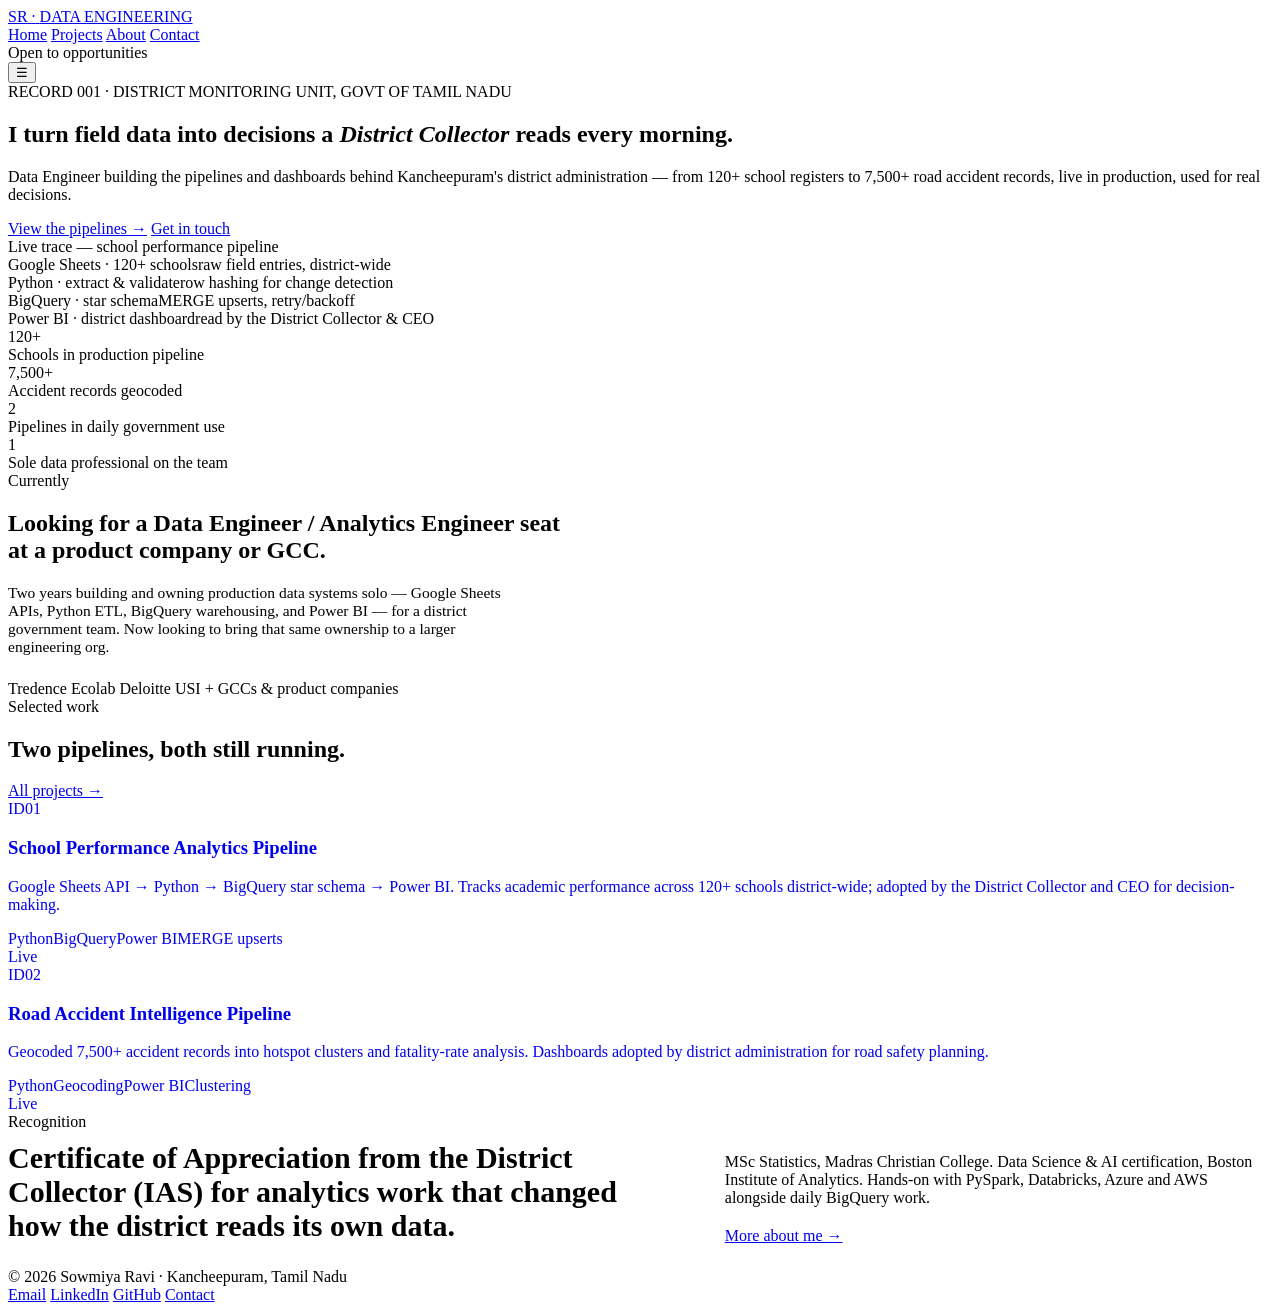
==== index.html @ 7896cc2b "Add files via upload" ====
<!DOCTYPE html>
<html lang="en">
<head>
<meta charset="UTF-8">
<meta name="viewport" content="width=device-width, initial-scale=1.0">
<title>Sowmiya Ravi — Data Engineer</title>
<meta name="description" content="Sowmiya Ravi — Data Engineer building production pipelines and dashboards for district government, Tamil Nadu.">
<link rel="preconnect" href="https://fonts.googleapis.com">
<link rel="preconnect" href="https://fonts.gstatic.com" crossorigin>
<link href="https://fonts.googleapis.com/css2?family=Fraunces:ital,wght@0,300..700;1,400..600&family=Inter:wght@400;500;600;700&family=IBM+Plex+Mono:wght@400;500;600&display=swap" rel="stylesheet">
<link rel="stylesheet" href="css/style.css">
</head>
<body>

<header class="site-header">
  <div class="wrap header-inner">
    <a href="index.html" class="logo">SR <span class="logo-dot">·</span> <span class="logo-sub">DATA ENGINEERING</span></a>
    <nav class="site-nav">
      <a href="index.html">Home</a>
      <a href="projects.html">Projects</a>
      <a href="about.html">About</a>
      <a href="contact.html">Contact</a>
    </nav>
    <div class="status-pill"><span class="dot"></span>Open to opportunities</div>
    <button class="nav-toggle" aria-label="Toggle navigation">☰</button>
  </div>
</header>

<main>

  <!-- HERO -->
  <section class="hero">
    <div class="wrap hero-grid">
      <div>
        <span class="eyebrow">RECORD 001 · <span class="amber">DISTRICT MONITORING UNIT, GOVT OF TAMIL NADU</span></span>
        <h1>I turn field data into decisions a <em>District Collector</em> reads every morning.</h1>
        <p class="hero-sub">Data Engineer building the pipelines and dashboards behind Kancheepuram's district administration — from 120+ school registers to 7,500+ road accident records, live in production, used for real decisions.</p>
        <div class="hero-actions">
          <a href="projects.html" class="btn btn-primary">View the pipelines →</a>
          <a href="contact.html" class="btn btn-ghost">Get in touch</a>
        </div>
      </div>

      <div class="trace reveal">
        <span class="trace-title">Live trace — school performance pipeline</span>
        <div class="trace-path">
          <div class="trace-step"><span class="t-name">Google Sheets · 120+ schools</span><span class="t-meta">raw field entries, district-wide</span></div>
          <div class="trace-step"><span class="t-name">Python · extract &amp; validate</span><span class="t-meta">row hashing for change detection</span></div>
          <div class="trace-step"><span class="t-name">BigQuery · star schema</span><span class="t-meta">MERGE upserts, retry/backoff</span></div>
          <div class="trace-step"><span class="t-name">Power BI · district dashboard</span><span class="t-meta">read by the District Collector &amp; CEO</span></div>
        </div>
      </div>
    </div>
  </section>

  <!-- STATS -->
  <section class="stats reveal">
    <div class="wrap stats-grid">
      <div class="stat">
        <div class="num">120<span class="unit">+</span></div>
        <div class="label">Schools in production pipeline</div>
      </div>
      <div class="stat">
        <div class="num">7,500<span class="unit">+</span></div>
        <div class="label">Accident records geocoded</div>
      </div>
      <div class="stat">
        <div class="num">2</div>
        <div class="label">Pipelines in daily government use</div>
      </div>
      <div class="stat">
        <div class="num">1</div>
        <div class="label">Sole data professional on the team</div>
      </div>
    </div>
  </section>

  <!-- CURRENTLY -->
  <section class="reveal">
    <div class="wrap">
      <div class="section-head">
        <div>
          <span class="eyebrow">Currently</span>
          <h2>Looking for a Data Engineer / Analytics Engineer seat<br>at a product company or GCC.</h2>
        </div>
      </div>
      <p style="max-width:64ch;color:var(--ink-soft);font-size:15.5px;margin-bottom:24px;">
        Two years building and owning production data systems solo — Google Sheets APIs, Python ETL, BigQuery warehousing, and Power BI — for a district government team. Now looking to bring that same ownership to a larger engineering org.
      </p>
      <div class="chip-list" style="border-color:var(--line)">
        <span class="chip" style="border-color:var(--line);color:var(--ink-soft)">Tredence</span>
        <span class="chip" style="border-color:var(--line);color:var(--ink-soft)">Ecolab</span>
        <span class="chip" style="border-color:var(--line);color:var(--ink-soft)">Deloitte USI</span>
        <span class="chip" style="border-color:var(--line);color:var(--ink-soft)">+ GCCs &amp; product companies</span>
      </div>
    </div>
  </section>

  <!-- FEATURED PROJECTS -->
  <section class="reveal">
    <div class="wrap">
      <div class="section-head">
        <div>
          <span class="eyebrow">Selected work</span>
          <h2>Two pipelines, both still running.</h2>
        </div>
        <a href="projects.html" class="section-link">All projects →</a>
      </div>

      <div class="records">
        <a class="record" href="projects.html#school-pipeline" style="display:grid;text-decoration:none;">
          <div class="rec-id">ID<span class="n">01</span></div>
          <div>
            <h3>School Performance Analytics Pipeline</h3>
            <p class="desc">Google Sheets API → Python → BigQuery star schema → Power BI. Tracks academic performance across 120+ schools district-wide; adopted by the District Collector and CEO for decision-making.</p>
            <div class="tag-row">
              <span class="tag">Python</span><span class="tag">BigQuery</span><span class="tag">Power BI</span><span class="tag">MERGE upserts</span>
            </div>
          </div>
          <div class="rec-status"><span class="badge live"><span class="dot"></span>Live</span></div>
        </a>

        <a class="record" href="projects.html#accident-pipeline" style="display:grid;text-decoration:none;">
          <div class="rec-id">ID<span class="n">02</span></div>
          <div>
            <h3>Road Accident Intelligence Pipeline</h3>
            <p class="desc">Geocoded 7,500+ accident records into hotspot clusters and fatality-rate analysis. Dashboards adopted by district administration for road safety planning.</p>
            <div class="tag-row">
              <span class="tag">Python</span><span class="tag">Geocoding</span><span class="tag">Power BI</span><span class="tag">Clustering</span>
            </div>
          </div>
          <div class="rec-status"><span class="badge live"><span class="dot"></span>Live</span></div>
        </a>
      </div>
    </div>
  </section>

  <!-- DARK BAND -->
  <section class="band-dark reveal">
    <div class="wrap" style="display:grid;grid-template-columns:1.1fr 0.9fr;gap:48px;align-items:center;">
      <div>
        <span class="eyebrow">Recognition</span>
        <h2 style="margin-top:10px;font-size:clamp(22px,2.6vw,30px);">Certificate of Appreciation from the District Collector (IAS) for analytics work that changed how the district reads its own data.</h2>
      </div>
      <div>
        <p style="margin-bottom:20px;">MSc Statistics, Madras Christian College. Data Science &amp; AI certification, Boston Institute of Analytics. Hands-on with PySpark, Databricks, Azure and AWS alongside daily BigQuery work.</p>
        <a href="about.html" class="btn btn-ghost on-dark">More about me →</a>
      </div>
    </div>
  </section>

</main>

<footer class="site-footer">
  <div class="wrap footer-inner">
    <span>© 2026 Sowmiya Ravi · Kancheepuram, Tamil Nadu</span>
    <div class="footer-links">
      <a href="mailto:sowmiya.ravi@example.com">Email</a>
      <a href="#">LinkedIn</a>
      <a href="#">GitHub</a>
      <a href="contact.html">Contact</a>
    </div>
  </div>
</footer>

<script src="js/script.js"></script>
</body>
</html>
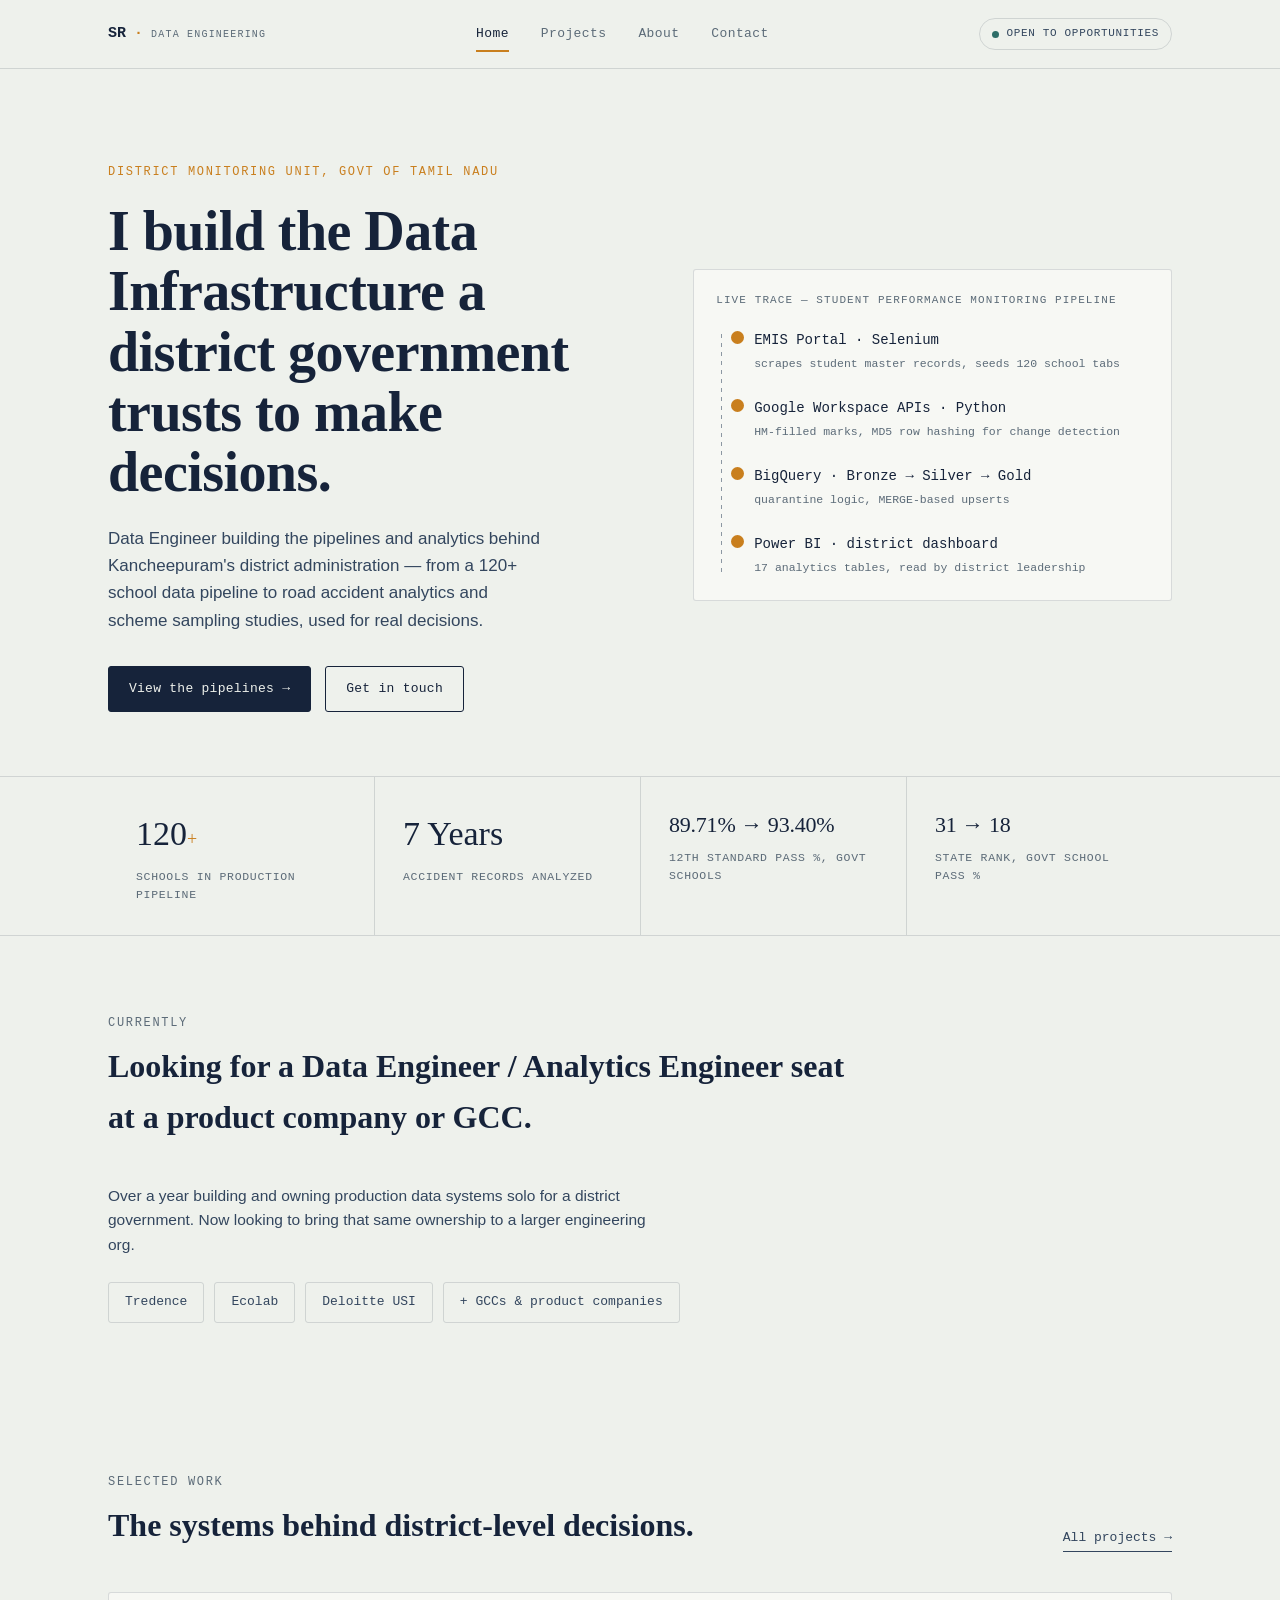
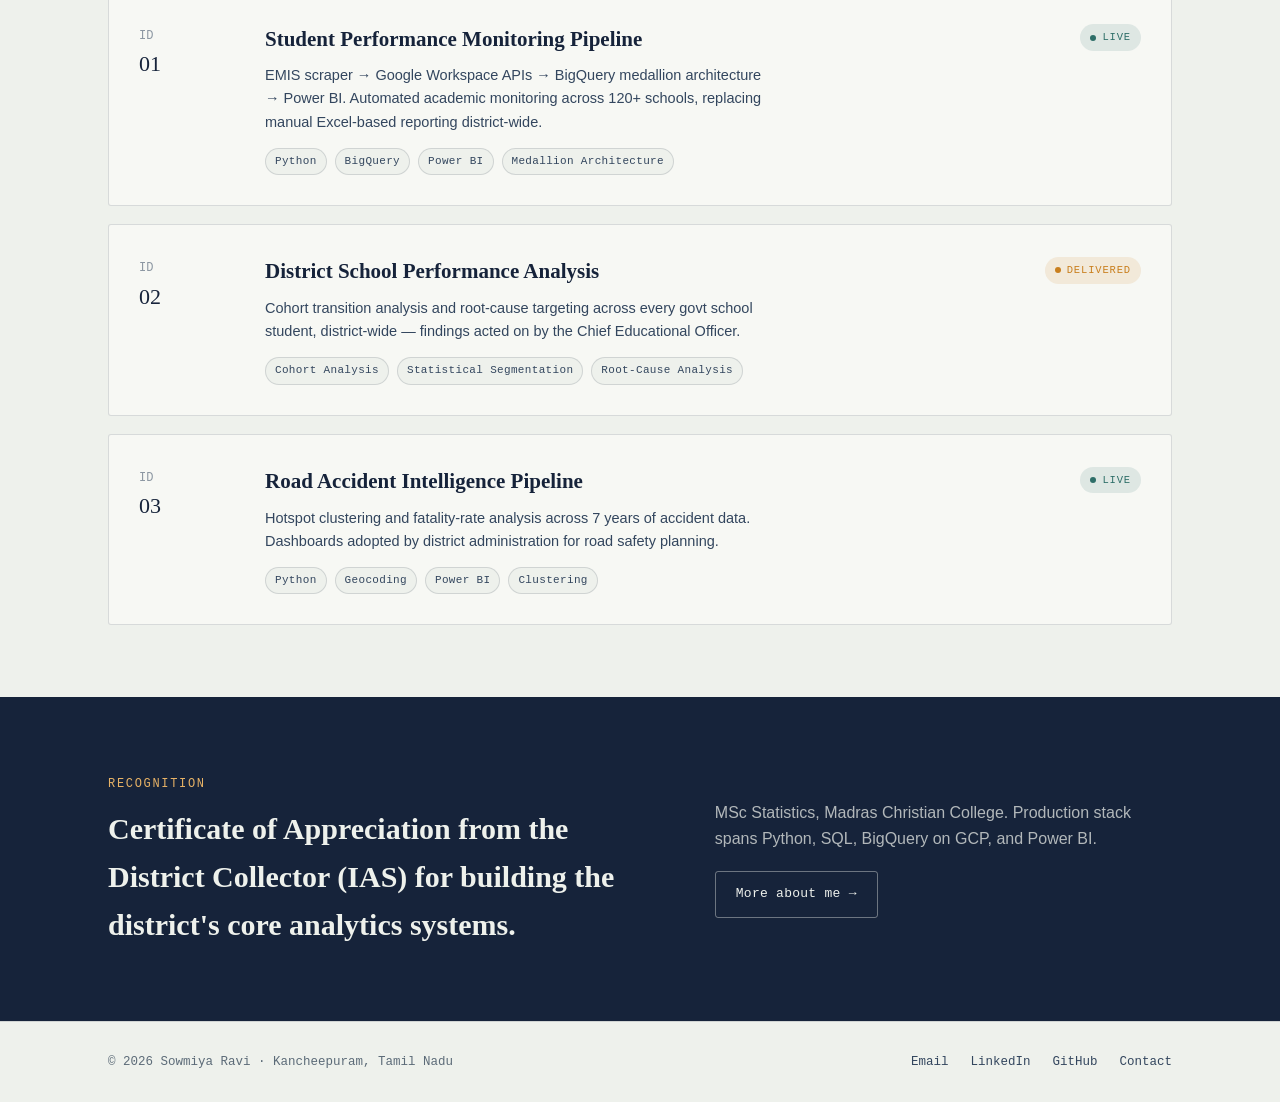
==== commit 314fb37b: "Add files via upload" ====
--- a/index.html
+++ b/index.html
@@ -4,7 +4,7 @@
 <meta charset="UTF-8">
 <meta name="viewport" content="width=device-width, initial-scale=1.0">
 <title>Sowmiya Ravi — Data Engineer</title>
-<meta name="description" content="Sowmiya Ravi — Data Engineer building production pipelines and dashboards for district government, Tamil Nadu.">
+<meta name="description" content="Sowmiya Ravi — Data Engineer building production pipelines and analytics for district government, Tamil Nadu.">
 <link rel="preconnect" href="https://fonts.googleapis.com">
 <link rel="preconnect" href="https://fonts.gstatic.com" crossorigin>
 <link href="https://fonts.googleapis.com/css2?family=Fraunces:ital,wght@0,300..700;1,400..600&family=Inter:wght@400;500;600;700&family=IBM+Plex+Mono:wght@400;500;600&display=swap" rel="stylesheet">
@@ -32,9 +32,9 @@
   <section class="hero">
     <div class="wrap hero-grid">
       <div>
-        <span class="eyebrow">RECORD 001 · <span class="amber">DISTRICT MONITORING UNIT, GOVT OF TAMIL NADU</span></span>
-        <h1>I turn field data into decisions a <em>District Collector</em> reads every morning.</h1>
-        <p class="hero-sub">Data Engineer building the pipelines and dashboards behind Kancheepuram's district administration — from 120+ school registers to 7,500+ road accident records, live in production, used for real decisions.</p>
+        <span class="eyebrow"><span class="amber">DISTRICT MONITORING UNIT, GOVT OF TAMIL NADU</span></span>
+        <h1>I build the Data Infrastructure a district government trusts to make decisions.</h1>
+        <p class="hero-sub">Data Engineer building the pipelines and analytics behind Kancheepuram's district administration — from a 120+ school data pipeline to road accident analytics and scheme sampling studies, used for real decisions.</p>
         <div class="hero-actions">
           <a href="projects.html" class="btn btn-primary">View the pipelines →</a>
           <a href="contact.html" class="btn btn-ghost">Get in touch</a>
@@ -42,12 +42,12 @@
       </div>
 
       <div class="trace reveal">
-        <span class="trace-title">Live trace — school performance pipeline</span>
+        <span class="trace-title">Live trace — student performance monitoring pipeline</span>
         <div class="trace-path">
-          <div class="trace-step"><span class="t-name">Google Sheets · 120+ schools</span><span class="t-meta">raw field entries, district-wide</span></div>
-          <div class="trace-step"><span class="t-name">Python · extract &amp; validate</span><span class="t-meta">row hashing for change detection</span></div>
-          <div class="trace-step"><span class="t-name">BigQuery · star schema</span><span class="t-meta">MERGE upserts, retry/backoff</span></div>
-          <div class="trace-step"><span class="t-name">Power BI · district dashboard</span><span class="t-meta">read by the District Collector &amp; CEO</span></div>
+          <div class="trace-step"><span class="t-name">EMIS Portal · Selenium</span><span class="t-meta">scrapes student master records, seeds 120 school tabs</span></div>
+          <div class="trace-step"><span class="t-name">Google Workspace APIs · Python</span><span class="t-meta">HM-filled marks, MD5 row hashing for change detection</span></div>
+          <div class="trace-step"><span class="t-name">BigQuery · Bronze → Silver → Gold</span><span class="t-meta">quarantine logic, MERGE-based upserts</span></div>
+          <div class="trace-step"><span class="t-name">Power BI · district dashboard</span><span class="t-meta">17 analytics tables, read by district leadership</span></div>
         </div>
       </div>
     </div>
@@ -61,16 +61,16 @@
         <div class="label">Schools in production pipeline</div>
       </div>
       <div class="stat">
-        <div class="num">7,500<span class="unit">+</span></div>
-        <div class="label">Accident records geocoded</div>
+        <div class="num">7 Years</div>
+        <div class="label">Accident records analyzed</div>
       </div>
       <div class="stat">
-        <div class="num">2</div>
-        <div class="label">Pipelines in daily government use</div>
+        <div class="num num-compare">89.71% → 93.40%</div>
+        <div class="label">12th standard pass %, govt schools</div>
       </div>
       <div class="stat">
-        <div class="num">1</div>
-        <div class="label">Sole data professional on the team</div>
+        <div class="num num-compare">31 → 18</div>
+        <div class="label">State rank, govt school pass %</div>
       </div>
     </div>
   </section>
@@ -85,7 +85,7 @@
         </div>
       </div>
       <p style="max-width:64ch;color:var(--ink-soft);font-size:15.5px;margin-bottom:24px;">
-        Two years building and owning production data systems solo — Google Sheets APIs, Python ETL, BigQuery warehousing, and Power BI — for a district government team. Now looking to bring that same ownership to a larger engineering org.
+        Over a year building and owning production data systems solo for a district government. Now looking to bring that same ownership to a larger engineering org.
       </p>
       <div class="chip-list" style="border-color:var(--line)">
         <span class="chip" style="border-color:var(--line);color:var(--ink-soft)">Tredence</span>
@@ -102,7 +102,7 @@
       <div class="section-head">
         <div>
           <span class="eyebrow">Selected work</span>
-          <h2>Two pipelines, both still running.</h2>
+          <h2>The systems behind district-level decisions.</h2>
         </div>
         <a href="projects.html" class="section-link">All projects →</a>
       </div>
@@ -111,20 +111,32 @@
         <a class="record" href="projects.html#school-pipeline" style="display:grid;text-decoration:none;">
           <div class="rec-id">ID<span class="n">01</span></div>
           <div>
-            <h3>School Performance Analytics Pipeline</h3>
-            <p class="desc">Google Sheets API → Python → BigQuery star schema → Power BI. Tracks academic performance across 120+ schools district-wide; adopted by the District Collector and CEO for decision-making.</p>
+            <h3>Student Performance Monitoring Pipeline</h3>
+            <p class="desc">EMIS scraper → Google Workspace APIs → BigQuery medallion architecture → Power BI. Automated academic monitoring across 120+ schools, replacing manual Excel-based reporting district-wide.</p>
             <div class="tag-row">
-              <span class="tag">Python</span><span class="tag">BigQuery</span><span class="tag">Power BI</span><span class="tag">MERGE upserts</span>
+              <span class="tag">Python</span><span class="tag">BigQuery</span><span class="tag">Power BI</span><span class="tag">Medallion Architecture</span>
             </div>
           </div>
           <div class="rec-status"><span class="badge live"><span class="dot"></span>Live</span></div>
         </a>
 
-        <a class="record" href="projects.html#accident-pipeline" style="display:grid;text-decoration:none;">
+        <a class="record" href="projects.html#performance-analysis" style="display:grid;text-decoration:none;">
           <div class="rec-id">ID<span class="n">02</span></div>
           <div>
+            <h3>District School Performance Analysis</h3>
+            <p class="desc">Cohort transition analysis and root-cause targeting across every govt school student, district-wide — findings acted on by the Chief Educational Officer.</p>
+            <div class="tag-row">
+              <span class="tag">Cohort Analysis</span><span class="tag">Statistical Segmentation</span><span class="tag">Root-Cause Analysis</span>
+            </div>
+          </div>
+          <div class="rec-status"><span class="badge done"><span class="dot"></span>Delivered</span></div>
+        </a>
+
+        <a class="record" href="projects.html#accident-pipeline" style="display:grid;text-decoration:none;">
+          <div class="rec-id">ID<span class="n">03</span></div>
+          <div>
             <h3>Road Accident Intelligence Pipeline</h3>
-            <p class="desc">Geocoded 7,500+ accident records into hotspot clusters and fatality-rate analysis. Dashboards adopted by district administration for road safety planning.</p>
+            <p class="desc">Hotspot clustering and fatality-rate analysis across 7 years of accident data. Dashboards adopted by district administration for road safety planning.</p>
             <div class="tag-row">
               <span class="tag">Python</span><span class="tag">Geocoding</span><span class="tag">Power BI</span><span class="tag">Clustering</span>
             </div>
@@ -140,10 +152,10 @@
     <div class="wrap" style="display:grid;grid-template-columns:1.1fr 0.9fr;gap:48px;align-items:center;">
       <div>
         <span class="eyebrow">Recognition</span>
-        <h2 style="margin-top:10px;font-size:clamp(22px,2.6vw,30px);">Certificate of Appreciation from the District Collector (IAS) for analytics work that changed how the district reads its own data.</h2>
+        <h2 style="margin-top:10px;font-size:clamp(22px,2.6vw,30px);">Certificate of Appreciation from the District Collector (IAS) for building the district's core analytics systems.</h2>
       </div>
       <div>
-        <p style="margin-bottom:20px;">MSc Statistics, Madras Christian College. Data Science &amp; AI certification, Boston Institute of Analytics. Hands-on with PySpark, Databricks, Azure and AWS alongside daily BigQuery work.</p>
+        <p style="margin-bottom:20px;">MSc Statistics, Madras Christian College. Production stack spans Python, SQL, BigQuery on GCP, and Power BI.</p>
         <a href="about.html" class="btn btn-ghost on-dark">More about me →</a>
       </div>
     </div>
@@ -155,9 +167,9 @@
   <div class="wrap footer-inner">
     <span>© 2026 Sowmiya Ravi · Kancheepuram, Tamil Nadu</span>
     <div class="footer-links">
-      <a href="mailto:sowmiya.ravi@example.com">Email</a>
-      <a href="#">LinkedIn</a>
-      <a href="#">GitHub</a>
+      <a href="mailto:sowmiyar1022@gmail.com">Email</a>
+      <a href="https://www.linkedin.com/in/sowmiyarvm/" target="_blank" rel="noopener">LinkedIn</a>
+      <a href="https://github.com/sowmiya-2210" target="_blank" rel="noopener">GitHub</a>
       <a href="contact.html">Contact</a>
     </div>
   </div>
--- a/css/style.css
+++ b/css/style.css
@@ -0,0 +1,290 @@
+/* =========================================================
+   SOWMIYA RAVI — PORTFOLIO
+   Design concept: "Field Record" — the visual language of a
+   district monitoring console. Sowmiya's real work turns raw
+   field data (school registers, accident FIRs) into pipelines
+   and dashboards a District Collector reads every morning.
+   The site borrows that vocabulary: record IDs, status dots,
+   monospace stats, thin ruled lines, a traced data path.
+   ========================================================= */
+
+:root{
+  --paper:      #EEF1EC;
+  --paper-dim:  #E4E8E1;
+  --card:       #F7F8F4;
+  --ink:        #16233A;
+  --ink-soft:   #33465E;
+  --slate:      #5C6B78;
+  --slate-dim:  #8C97A2;
+  --amber:      #C97F1E;
+  --amber-soft: #E7B266;
+  --teal:       #2E6E68;
+  --line:       rgba(22,35,58,0.14);
+  --line-soft:  rgba(22,35,58,0.08);
+
+  --display: "Fraunces", "Iowan Old Style", Georgia, serif;
+  --body:    "Inter", -apple-system, BlinkMacSystemFont, "Segoe UI", sans-serif;
+  --mono:    "IBM Plex Mono", "SFMono-Regular", Menlo, monospace;
+
+  --wrap: 1120px;
+  --radius: 3px;
+}
+
+*{ box-sizing: border-box; }
+html{ scroll-behavior: smooth; }
+body{
+  margin:0;
+  background: var(--paper);
+  color: var(--ink);
+  font-family: var(--body);
+  font-size: 16px;
+  line-height: 1.6;
+  -webkit-font-smoothing: antialiased;
+}
+@media (prefers-reduced-motion: reduce){
+  html{ scroll-behavior:auto; }
+  *{ animation-duration: 0.01ms !important; animation-iteration-count:1 !important; transition-duration: 0.01ms !important; }
+}
+
+.wrap{ max-width: var(--wrap); margin: 0 auto; padding: 0 28px; }
+
+a{ color: inherit; text-decoration: none; }
+:focus-visible{ outline: 2px solid var(--amber); outline-offset: 3px; }
+
+h1,h2,h3{ font-family: var(--display); font-weight: 600; margin: 0; color: var(--ink); }
+p{ margin: 0; }
+
+.eyebrow{
+  font-family: var(--mono);
+  font-size: 12px;
+  letter-spacing: 0.14em;
+  text-transform: uppercase;
+  color: var(--slate);
+}
+.eyebrow .amber{ color: var(--amber); }
+
+/* ---------- HEADER ---------- */
+.site-header{
+  position: sticky; top:0; z-index: 50;
+  background: rgba(238,241,236,0.92);
+  backdrop-filter: blur(6px);
+  border-bottom: 1px solid var(--line);
+}
+.header-inner{
+  display:flex; align-items:center; justify-content:space-between;
+  height: 68px;
+}
+.logo{
+  display:flex; align-items:baseline; gap:8px;
+  font-family: var(--mono); font-weight:600; font-size: 15px; color: var(--ink);
+}
+.logo .logo-dot{ color: var(--amber); }
+.logo .logo-sub{ font-size: 10px; letter-spacing: 0.12em; color: var(--slate); font-weight:500; }
+
+.site-nav{ display:flex; gap: 32px; }
+.site-nav a{
+  font-family: var(--mono); font-size: 13px; color: var(--slate);
+  letter-spacing: 0.03em; position:relative; padding: 4px 0;
+}
+.site-nav a:hover{ color: var(--ink); }
+.site-nav a.active{ color: var(--ink); }
+.site-nav a.active::after{
+  content:""; position:absolute; left:0; right:0; bottom:-4px; height:2px; background: var(--amber);
+}
+
+.status-pill{
+  display:flex; align-items:center; gap:8px;
+  font-family: var(--mono); font-size: 11px; letter-spacing: 0.06em;
+  color: var(--ink-soft); border:1px solid var(--line); border-radius: 999px;
+  padding: 6px 12px; text-transform: uppercase;
+}
+.status-pill .dot{
+  width:7px; height:7px; border-radius:50%; background: var(--teal);
+  box-shadow: 0 0 0 0 rgba(46,110,104,0.5);
+  animation: pulse 2.4s infinite;
+}
+@keyframes pulse{
+  0%{ box-shadow: 0 0 0 0 rgba(46,110,104,0.45); }
+  70%{ box-shadow: 0 0 0 6px rgba(46,110,104,0); }
+  100%{ box-shadow: 0 0 0 0 rgba(46,110,104,0); }
+}
+
+.nav-toggle{ display:none; }
+
+/* ---------- BUTTONS ---------- */
+.btn{
+  display:inline-flex; align-items:center; gap:8px;
+  font-family: var(--mono); font-size: 13px; letter-spacing: 0.02em;
+  padding: 12px 20px; border-radius: var(--radius); border:1px solid var(--ink);
+  transition: transform .15s ease, background .15s ease, color .15s ease;
+}
+.btn-primary{ background: var(--ink); color: var(--paper); }
+.btn-primary:hover{ background: var(--amber); border-color: var(--amber); color: var(--ink); transform: translateY(-1px); }
+.btn-ghost{ background: transparent; color: var(--ink); }
+.btn-ghost:hover{ background: var(--ink); color: var(--paper); transform: translateY(-1px); }
+.btn-ghost.on-dark{ border-color: rgba(238,241,236,0.4); color: var(--paper); }
+.btn-ghost.on-dark:hover{ background: var(--paper); color: var(--ink); }
+
+/* ---------- HERO ---------- */
+.hero{ padding: 88px 0 64px; }
+.hero-grid{ display:grid; grid-template-columns: 1.05fr 0.95fr; gap: 56px; align-items:center; }
+.hero h1{
+  font-size: clamp(34px, 4.6vw, 56px); line-height: 1.08; margin: 18px 0 22px;
+  letter-spacing: -0.01em;
+}
+.hero h1 em{ font-style: italic; color: var(--amber); }
+.hero-sub{ font-size: 17px; color: var(--ink-soft); max-width: 46ch; margin-bottom: 32px; }
+.hero-actions{ display:flex; gap: 14px; flex-wrap: wrap; }
+
+/* pipeline trace — signature element */
+.trace{
+  font-family: var(--mono); border:1px solid var(--line); background: var(--card);
+  border-radius: var(--radius); padding: 22px;
+}
+.trace-title{ font-size: 11px; letter-spacing: 0.1em; color: var(--slate); text-transform: uppercase; margin-bottom: 18px; display:block; }
+.trace-path{ position:relative; padding-left: 18px; }
+.trace-path::before{
+  content:""; position:absolute; left:5px; top:6px; bottom:6px; width:1px;
+  background: repeating-linear-gradient(to bottom, var(--slate-dim) 0 4px, transparent 4px 9px);
+}
+.trace-step{ position:relative; padding: 0 0 22px 20px; }
+.trace-step:last-child{ padding-bottom: 0; }
+.trace-step::before{
+  content:""; position:absolute; left:-3px; top:3px; width:9px; height:9px; border-radius:50%;
+  background: var(--paper); border: 2px solid var(--amber);
+}
+.trace-step.on::before{ background: var(--amber); }
+.trace-step .t-name{ font-size: 14px; color: var(--ink); font-weight:500; }
+.trace-step .t-meta{ font-size: 11.5px; color: var(--slate); display:block; margin-top: 2px; }
+
+/* ---------- STAT ROW ---------- */
+.stats{ border-top: 1px solid var(--line); border-bottom: 1px solid var(--line); padding: 0; }
+.stats-grid{ display:grid; grid-template-columns: repeat(4,1fr); }
+.stat{ padding: 30px 28px; border-left: 1px solid var(--line); }
+.stat:first-child{ border-left: none; }
+.stat .num{ font-family: var(--display); font-size: 34px; color: var(--ink); }
+.stat .num .unit{ font-size: 18px; color: var(--amber); }
+.stat .num.num-compare{ font-size: 22px; letter-spacing: -0.01em; }
+.stat .label{ font-family: var(--mono); font-size: 11.5px; color: var(--slate); text-transform: uppercase; letter-spacing: 0.06em; margin-top: 6px; }
+
+/* ---------- SECTION SCAFFOLDING ---------- */
+section{ padding: 72px 0; }
+.section-head{ display:flex; align-items:flex-end; justify-content:space-between; margin-bottom: 40px; gap: 24px; flex-wrap: wrap; }
+.section-head h2{ font-size: clamp(24px,3vw,32px); margin-top: 8px; }
+.section-link{ font-family: var(--mono); font-size: 13px; color: var(--ink-soft); border-bottom: 1px solid var(--ink-soft); padding-bottom: 2px; white-space: nowrap; }
+.section-link:hover{ color: var(--amber); border-color: var(--amber); }
+
+/* ---------- RECORD CARDS (projects) ---------- */
+.records{ display:flex; flex-direction: column; gap: 18px; }
+.record{
+  border:1px solid var(--line); border-radius: var(--radius); background: var(--card);
+  padding: 30px; display:grid; grid-template-columns: 100px 1fr auto; gap: 26px; align-items:start;
+  transition: border-color .15s ease, transform .15s ease;
+}
+.record:hover{ border-color: var(--ink-soft); transform: translateY(-2px); }
+.record .rec-id{ font-family: var(--mono); font-size: 12px; color: var(--slate-dim); padding-top: 4px; }
+.record .rec-id .n{ display:block; font-size: 22px; color: var(--ink); font-family: var(--display); }
+.record h3{ font-size: 21px; margin-bottom: 8px; }
+.record p.desc{ color: var(--ink-soft); font-size: 14.5px; max-width: 62ch; margin-bottom: 14px; }
+.tag-row{ display:flex; gap:8px; flex-wrap: wrap; }
+.tag{
+  font-family: var(--mono); font-size: 11px; letter-spacing: 0.03em; color: var(--ink-soft);
+  border: 1px solid var(--line); padding: 4px 9px; border-radius: 999px; background: var(--paper);
+}
+.rec-status{ text-align:right; }
+.badge{
+  font-family: var(--mono); font-size: 10.5px; letter-spacing: 0.08em; text-transform: uppercase;
+  padding: 5px 10px; border-radius: 999px; display:inline-flex; align-items:center; gap:6px;
+}
+.badge.live{ background: rgba(46,110,104,0.12); color: var(--teal); }
+.badge.done{ background: rgba(201,127,30,0.12); color: var(--amber); }
+.badge .dot{ width:6px; height:6px; border-radius:50%; background: currentColor; }
+
+@media (max-width: 720px){
+  .record{ grid-template-columns: 1fr; }
+  .rec-status{ text-align:left; }
+}
+
+/* ---------- DARK BAND ---------- */
+.band-dark{ background: var(--ink); color: var(--paper); }
+.band-dark .eyebrow{ color: var(--amber-soft); }
+.band-dark h2, .band-dark h3{ color: var(--paper); }
+.band-dark p{ color: rgba(238,241,236,0.72); }
+
+/* ---------- CHIP LIST (targets) ---------- */
+.chip-list{ display:flex; flex-wrap:wrap; gap: 10px; }
+.chip{
+  font-family: var(--mono); font-size: 13px; border: 1px solid rgba(238,241,236,0.28);
+  padding: 9px 16px; border-radius: var(--radius);
+}
+
+/* ---------- FOOTER ---------- */
+.site-footer{ border-top: 1px solid var(--line); padding: 30px 0; }
+.footer-inner{ display:flex; justify-content:space-between; align-items:center; flex-wrap:wrap; gap: 14px; }
+.footer-inner span{ font-family: var(--mono); font-size: 12.5px; color: var(--slate); }
+.footer-links{ display:flex; gap: 22px; }
+.footer-links a{ font-family: var(--mono); font-size: 12.5px; color: var(--ink-soft); }
+.footer-links a:hover{ color: var(--amber); }
+
+/* ---------- REVEAL ---------- */
+.reveal{ opacity: 0; transform: translateY(14px); transition: opacity .6s ease, transform .6s ease; }
+.reveal.in-view{ opacity: 1; transform: translateY(0); }
+
+/* ---------- ABOUT / TIMELINE ---------- */
+.timeline{ display:flex; flex-direction: column; }
+.tl-row{
+  display:grid; grid-template-columns: 140px 1fr; gap: 24px; padding: 22px 0;
+  border-top: 1px solid var(--line-soft);
+}
+.tl-row:last-child{ border-bottom: 1px solid var(--line-soft); }
+.tl-when{ font-family: var(--mono); font-size: 12.5px; color: var(--slate); padding-top: 3px; }
+.tl-what h3{ font-size: 17px; margin-bottom: 6px; }
+.tl-what p{ color: var(--ink-soft); font-size: 14.5px; max-width: 60ch; }
+
+.skill-grid{ display:grid; grid-template-columns: repeat(2, 1fr); gap: 26px; }
+.skill-group{ border: 1px solid var(--line); border-radius: var(--radius); padding: 22px; background: var(--card); }
+.skill-group h3{ font-family: var(--mono); font-size: 12.5px; letter-spacing: 0.06em; text-transform: uppercase; color: var(--slate); margin-bottom: 16px; font-weight: 600; }
+.skill-item{ display:flex; justify-content:space-between; align-items:center; padding: 9px 0; border-top: 1px solid var(--line-soft); font-size: 14px; }
+.skill-item:first-of-type{ border-top: none; }
+.dots{ display:flex; gap: 4px; }
+.dots span{ width:6px; height:6px; border-radius:50%; background: var(--line); }
+.dots span.f{ background: var(--amber); }
+
+@media (max-width: 720px){ .skill-grid{ grid-template-columns: 1fr; } }
+
+/* ---------- CONTACT ---------- */
+.contact-card{
+  border: 1px solid var(--line); border-radius: var(--radius); background: var(--card);
+  padding: 40px; display:grid; grid-template-columns: 1fr 1fr; gap: 40px;
+}
+.contact-field{ padding: 16px 0; border-top: 1px solid var(--line-soft); }
+.contact-field:first-child{ border-top:none; }
+.contact-field .k{ font-family: var(--mono); font-size: 11px; letter-spacing: 0.08em; text-transform: uppercase; color: var(--slate); }
+.contact-field .v{ font-size: 17px; margin-top: 6px; }
+.contact-field .v a:hover{ color: var(--amber); }
+
+@media (max-width: 780px){ .contact-card{ grid-template-columns: 1fr; padding: 28px; } }
+
+/* ---------- RESPONSIVE ---------- */
+@media (max-width: 900px){
+  .hero-grid{ grid-template-columns: 1fr; }
+  .stats-grid{ grid-template-columns: repeat(2,1fr); }
+  .stat:nth-child(3){ border-left:none; }
+}
+@media (max-width: 640px){
+  .site-nav{
+    position: fixed; inset: 68px 0 auto 0; background: var(--paper); border-bottom: 1px solid var(--line);
+    flex-direction: column; padding: 18px 28px; gap: 18px; transform: translateY(-8px); opacity:0; pointer-events:none;
+    transition: opacity .18s ease, transform .18s ease;
+  }
+  .site-nav.open{ opacity:1; transform: translateY(0); pointer-events:auto; }
+  .nav-toggle{
+    display:block; background:none; border: 1px solid var(--line); border-radius: var(--radius);
+    width: 38px; height: 34px; font-family: var(--mono);
+  }
+  .status-pill{ display:none; }
+  .stats-grid{ grid-template-columns: 1fr; }
+  .stat{ border-left:none; border-top: 1px solid var(--line); }
+  .stat:first-child{ border-top:none; }
+  .record{ padding: 22px; }
+}
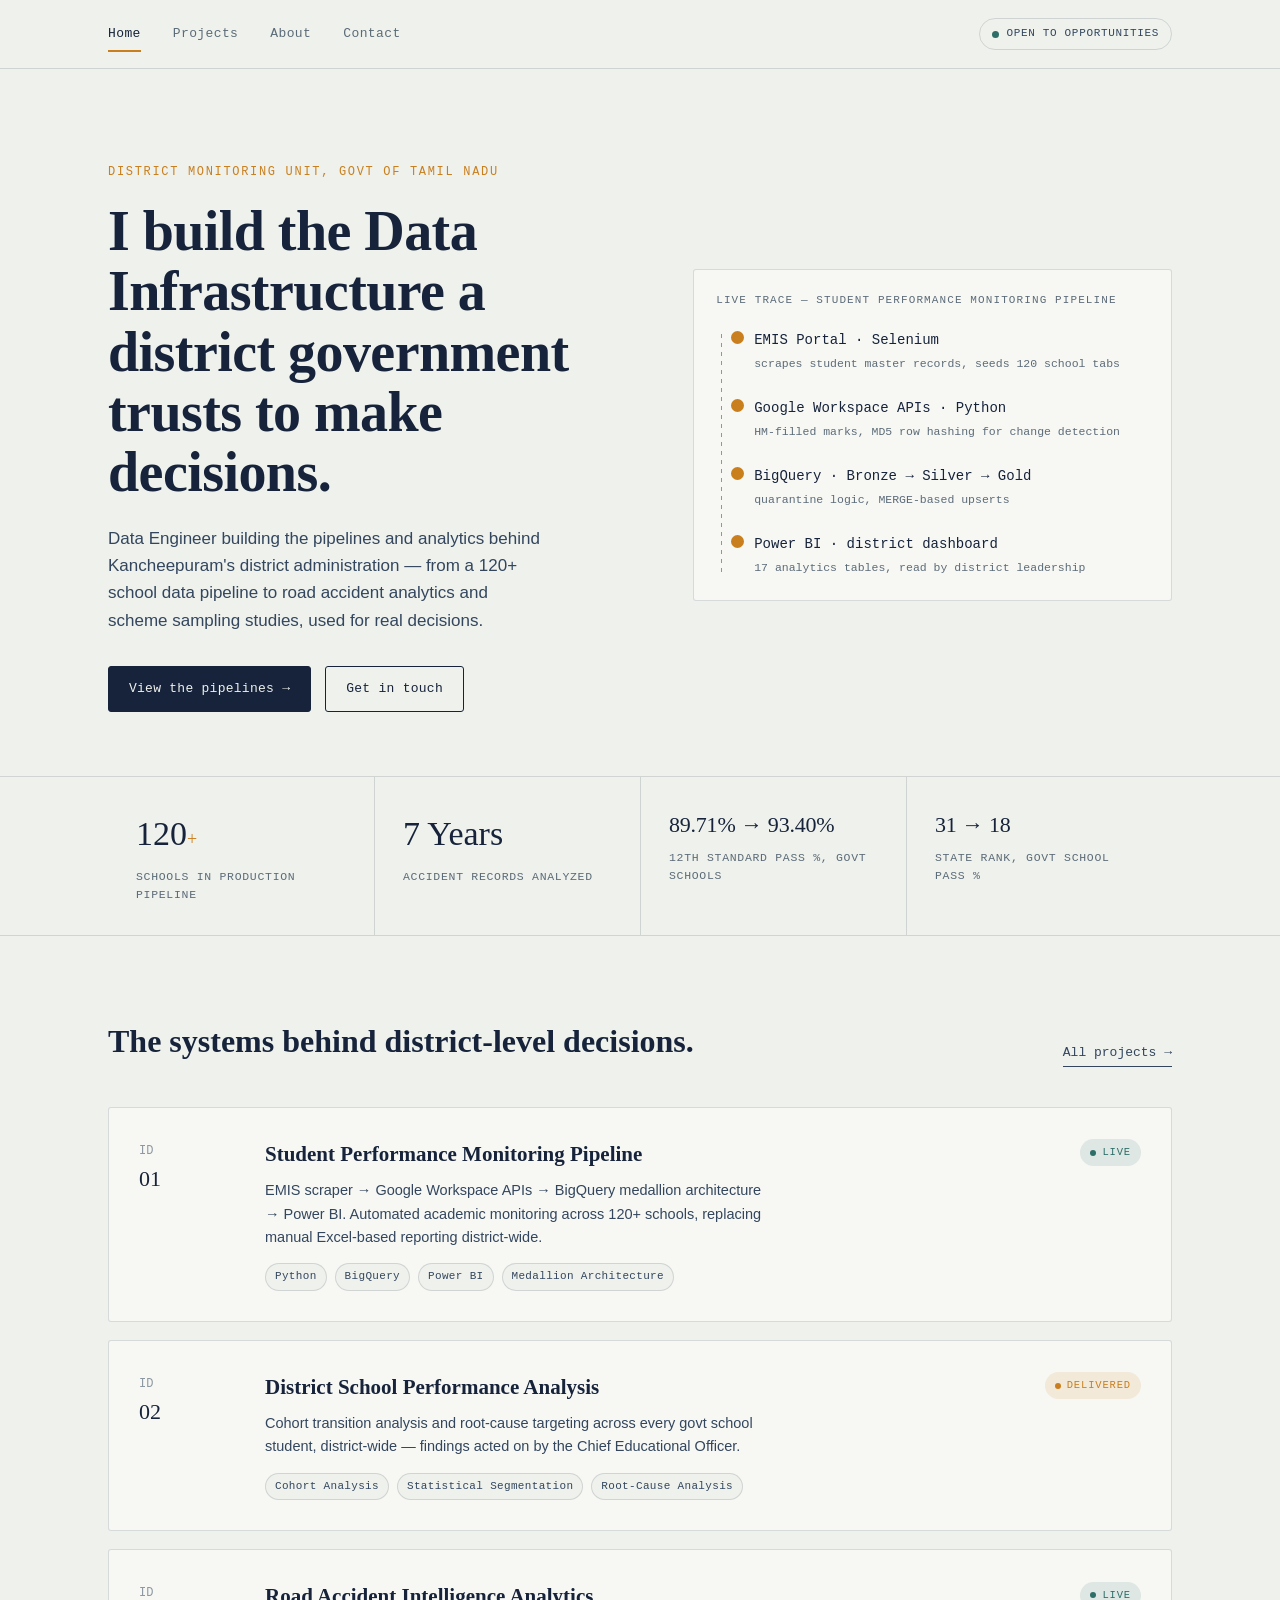
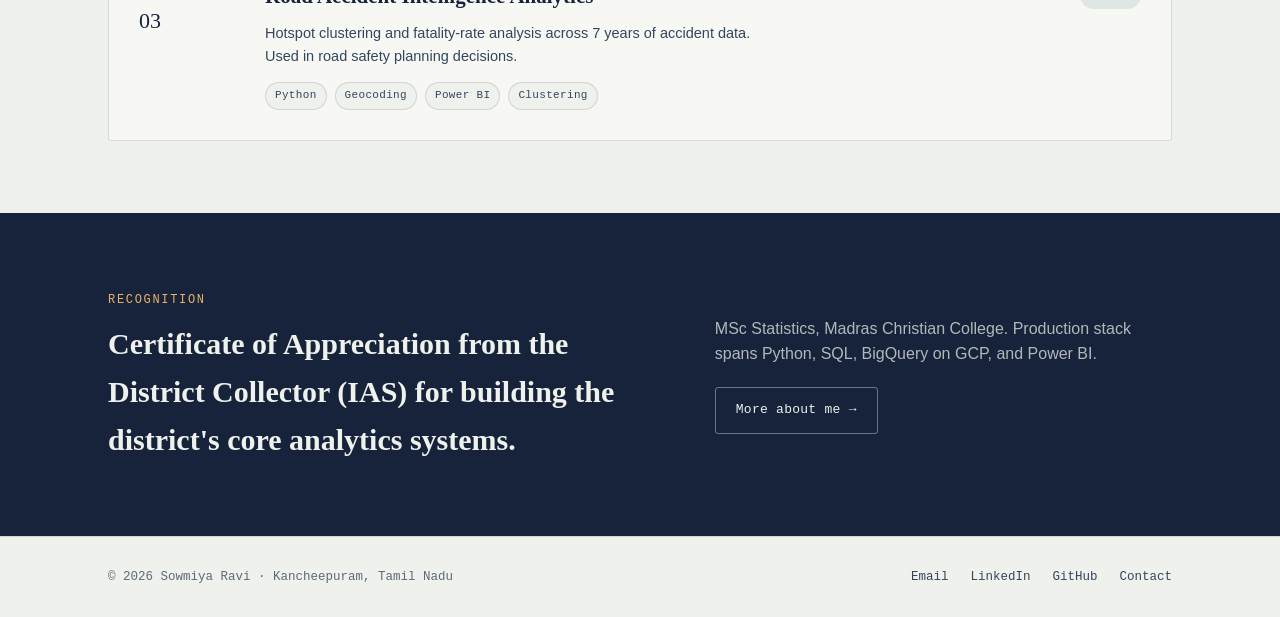
==== commit 63f76fdc: "Add files via upload" ====
--- a/index.html
+++ b/index.html
@@ -14,7 +14,6 @@
 
 <header class="site-header">
   <div class="wrap header-inner">
-    <a href="index.html" class="logo">SR <span class="logo-dot">·</span> <span class="logo-sub">DATA ENGINEERING</span></a>
     <nav class="site-nav">
       <a href="index.html">Home</a>
       <a href="projects.html">Projects</a>
@@ -75,33 +74,11 @@
     </div>
   </section>
 
-  <!-- CURRENTLY -->
+
   <section class="reveal">
     <div class="wrap">
       <div class="section-head">
         <div>
-          <span class="eyebrow">Currently</span>
-          <h2>Looking for a Data Engineer / Analytics Engineer seat<br>at a product company or GCC.</h2>
-        </div>
-      </div>
-      <p style="max-width:64ch;color:var(--ink-soft);font-size:15.5px;margin-bottom:24px;">
-        Over a year building and owning production data systems solo for a district government. Now looking to bring that same ownership to a larger engineering org.
-      </p>
-      <div class="chip-list" style="border-color:var(--line)">
-        <span class="chip" style="border-color:var(--line);color:var(--ink-soft)">Tredence</span>
-        <span class="chip" style="border-color:var(--line);color:var(--ink-soft)">Ecolab</span>
-        <span class="chip" style="border-color:var(--line);color:var(--ink-soft)">Deloitte USI</span>
-        <span class="chip" style="border-color:var(--line);color:var(--ink-soft)">+ GCCs &amp; product companies</span>
-      </div>
-    </div>
-  </section>
-
-  <!-- FEATURED PROJECTS -->
-  <section class="reveal">
-    <div class="wrap">
-      <div class="section-head">
-        <div>
-          <span class="eyebrow">Selected work</span>
           <h2>The systems behind district-level decisions.</h2>
         </div>
         <a href="projects.html" class="section-link">All projects →</a>
@@ -135,8 +112,8 @@
         <a class="record" href="projects.html#accident-pipeline" style="display:grid;text-decoration:none;">
           <div class="rec-id">ID<span class="n">03</span></div>
           <div>
-            <h3>Road Accident Intelligence Pipeline</h3>
-            <p class="desc">Hotspot clustering and fatality-rate analysis across 7 years of accident data. Dashboards adopted by district administration for road safety planning.</p>
+            <h3>Road Accident Intelligence Analytics</h3>
+            <p class="desc">Hotspot clustering and fatality-rate analysis across 7 years of accident data. Used in road safety planning decisions.</p>
             <div class="tag-row">
               <span class="tag">Python</span><span class="tag">Geocoding</span><span class="tag">Power BI</span><span class="tag">Clustering</span>
             </div>
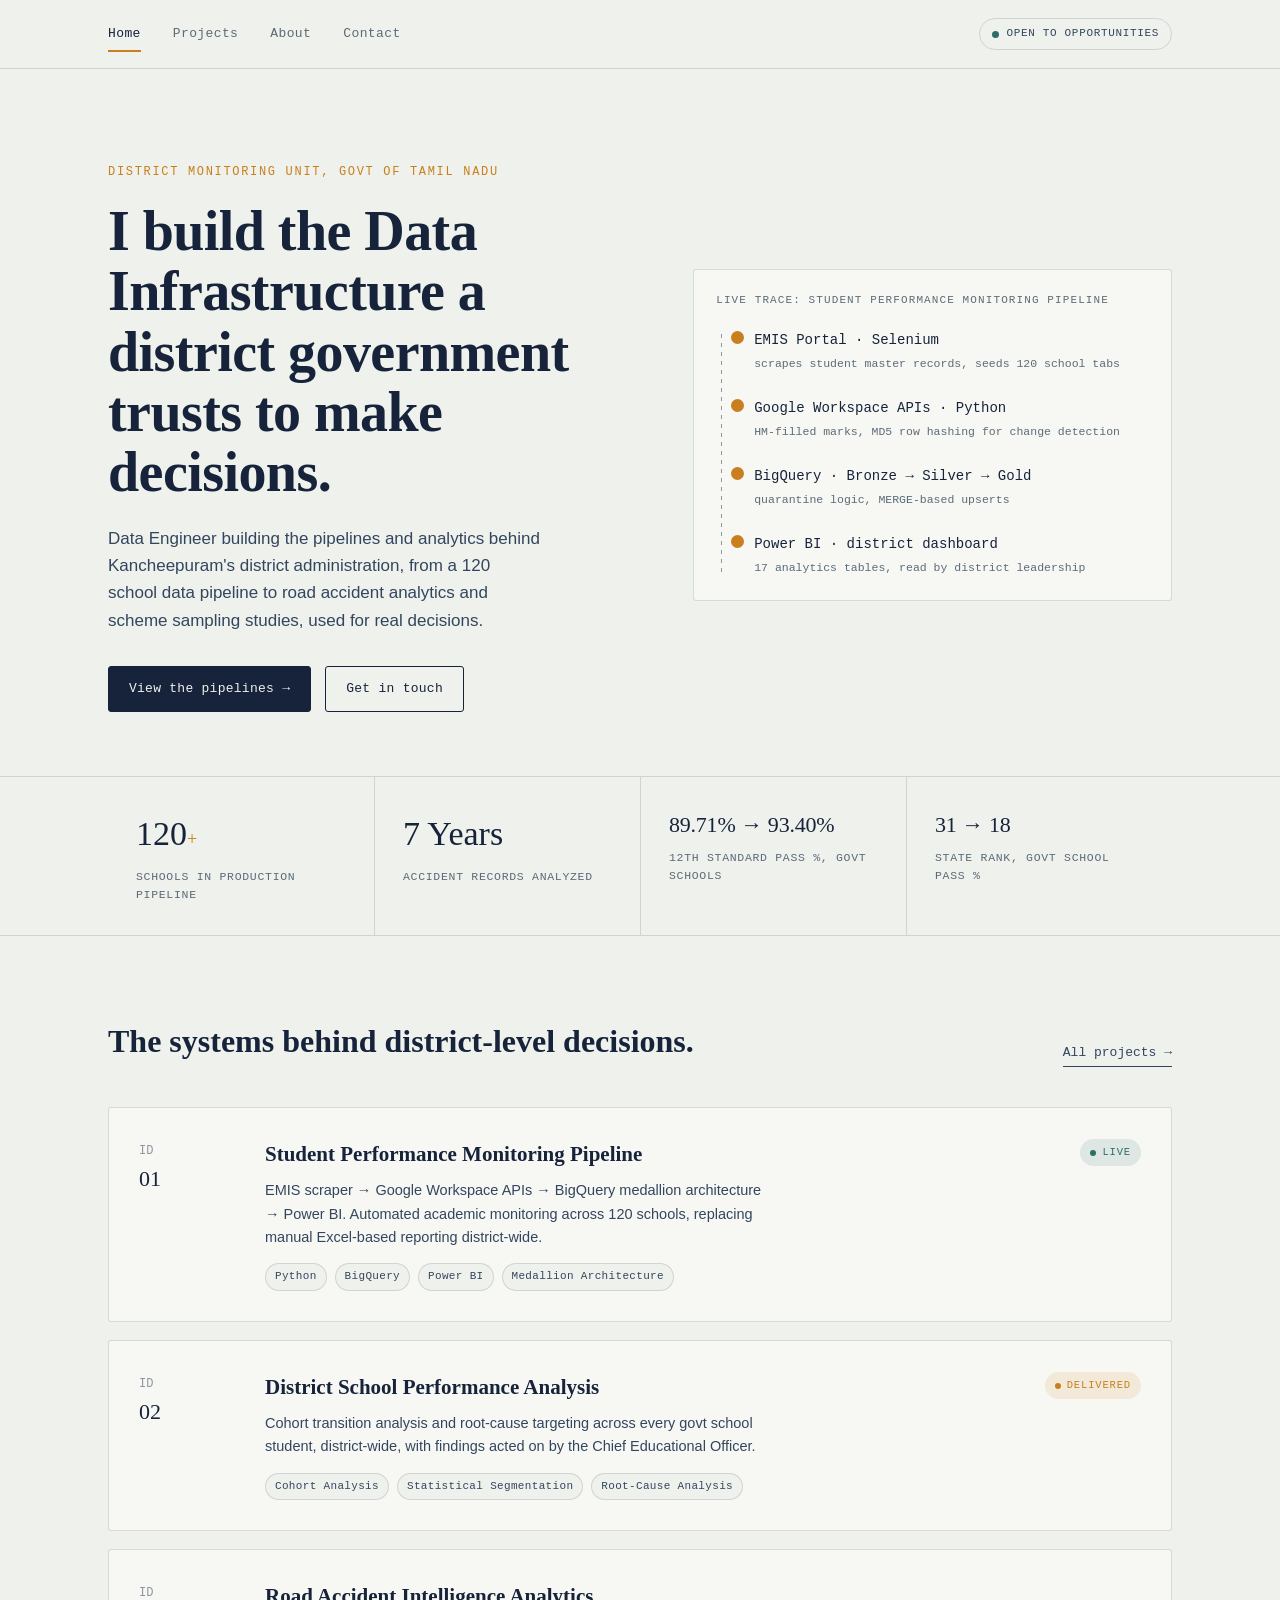
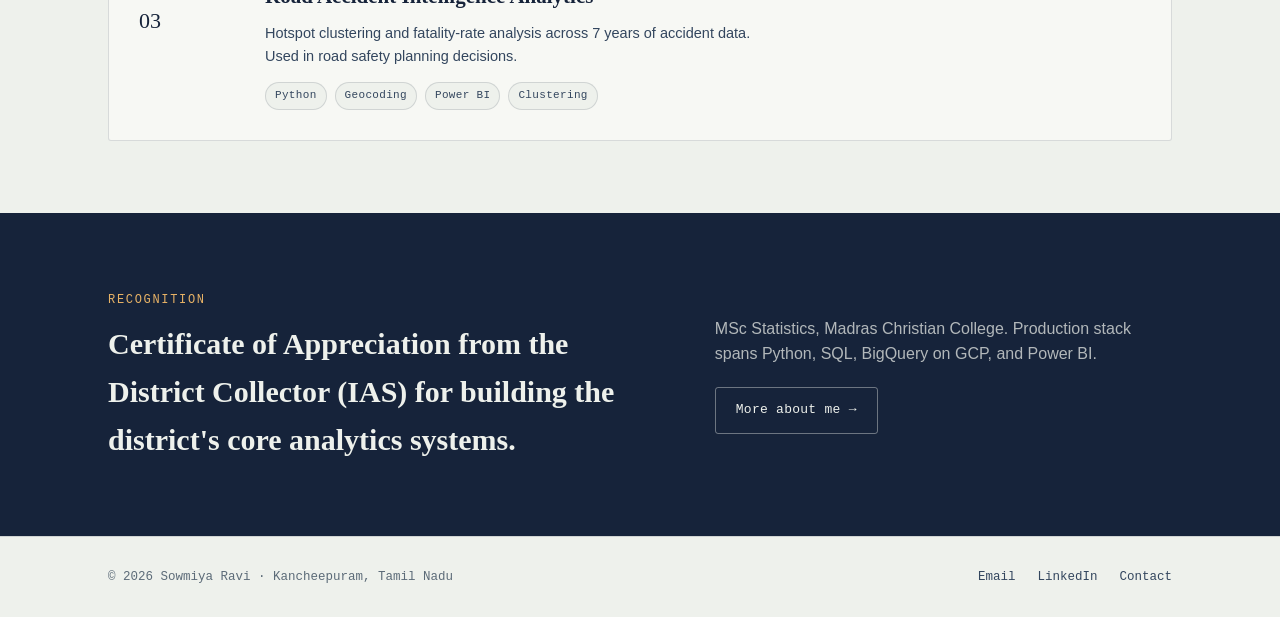
==== commit 2be5ced2: "Add files via upload" ====
--- a/index.html
+++ b/index.html
@@ -3,8 +3,8 @@
 <head>
 <meta charset="UTF-8">
 <meta name="viewport" content="width=device-width, initial-scale=1.0">
-<title>Sowmiya Ravi — Data Engineer</title>
-<meta name="description" content="Sowmiya Ravi — Data Engineer building production pipelines and analytics for district government, Tamil Nadu.">
+<title>Sowmiya Ravi: Data Engineer</title>
+<meta name="description" content="Sowmiya Ravi: Data Engineer building production pipelines and analytics for district government, Tamil Nadu.">
 <link rel="preconnect" href="https://fonts.googleapis.com">
 <link rel="preconnect" href="https://fonts.gstatic.com" crossorigin>
 <link href="https://fonts.googleapis.com/css2?family=Fraunces:ital,wght@0,300..700;1,400..600&family=Inter:wght@400;500;600;700&family=IBM+Plex+Mono:wght@400;500;600&display=swap" rel="stylesheet">
@@ -33,7 +33,7 @@
       <div>
         <span class="eyebrow"><span class="amber">DISTRICT MONITORING UNIT, GOVT OF TAMIL NADU</span></span>
         <h1>I build the Data Infrastructure a district government trusts to make decisions.</h1>
-        <p class="hero-sub">Data Engineer building the pipelines and analytics behind Kancheepuram's district administration — from a 120+ school data pipeline to road accident analytics and scheme sampling studies, used for real decisions.</p>
+        <p class="hero-sub">Data Engineer building the pipelines and analytics behind Kancheepuram's district administration, from a 120 school data pipeline to road accident analytics and scheme sampling studies, used for real decisions.</p>
         <div class="hero-actions">
           <a href="projects.html" class="btn btn-primary">View the pipelines →</a>
           <a href="contact.html" class="btn btn-ghost">Get in touch</a>
@@ -41,7 +41,7 @@
       </div>
 
       <div class="trace reveal">
-        <span class="trace-title">Live trace — student performance monitoring pipeline</span>
+        <span class="trace-title">Live trace: student performance monitoring pipeline</span>
         <div class="trace-path">
           <div class="trace-step"><span class="t-name">EMIS Portal · Selenium</span><span class="t-meta">scrapes student master records, seeds 120 school tabs</span></div>
           <div class="trace-step"><span class="t-name">Google Workspace APIs · Python</span><span class="t-meta">HM-filled marks, MD5 row hashing for change detection</span></div>
@@ -89,7 +89,7 @@
           <div class="rec-id">ID<span class="n">01</span></div>
           <div>
             <h3>Student Performance Monitoring Pipeline</h3>
-            <p class="desc">EMIS scraper → Google Workspace APIs → BigQuery medallion architecture → Power BI. Automated academic monitoring across 120+ schools, replacing manual Excel-based reporting district-wide.</p>
+            <p class="desc">EMIS scraper → Google Workspace APIs → BigQuery medallion architecture → Power BI. Automated academic monitoring across 120 schools, replacing manual Excel-based reporting district-wide.</p>
             <div class="tag-row">
               <span class="tag">Python</span><span class="tag">BigQuery</span><span class="tag">Power BI</span><span class="tag">Medallion Architecture</span>
             </div>
@@ -101,7 +101,7 @@
           <div class="rec-id">ID<span class="n">02</span></div>
           <div>
             <h3>District School Performance Analysis</h3>
-            <p class="desc">Cohort transition analysis and root-cause targeting across every govt school student, district-wide — findings acted on by the Chief Educational Officer.</p>
+            <p class="desc">Cohort transition analysis and root-cause targeting across every govt school student, district-wide, with findings acted on by the Chief Educational Officer.</p>
             <div class="tag-row">
               <span class="tag">Cohort Analysis</span><span class="tag">Statistical Segmentation</span><span class="tag">Root-Cause Analysis</span>
             </div>
@@ -118,7 +118,6 @@
               <span class="tag">Python</span><span class="tag">Geocoding</span><span class="tag">Power BI</span><span class="tag">Clustering</span>
             </div>
           </div>
-          <div class="rec-status"><span class="badge live"><span class="dot"></span>Live</span></div>
         </a>
       </div>
     </div>
@@ -146,7 +145,6 @@
     <div class="footer-links">
       <a href="mailto:sowmiyar1022@gmail.com">Email</a>
       <a href="https://www.linkedin.com/in/sowmiyarvm/" target="_blank" rel="noopener">LinkedIn</a>
-      <a href="https://github.com/sowmiya-2210" target="_blank" rel="noopener">GitHub</a>
       <a href="contact.html">Contact</a>
     </div>
   </div>
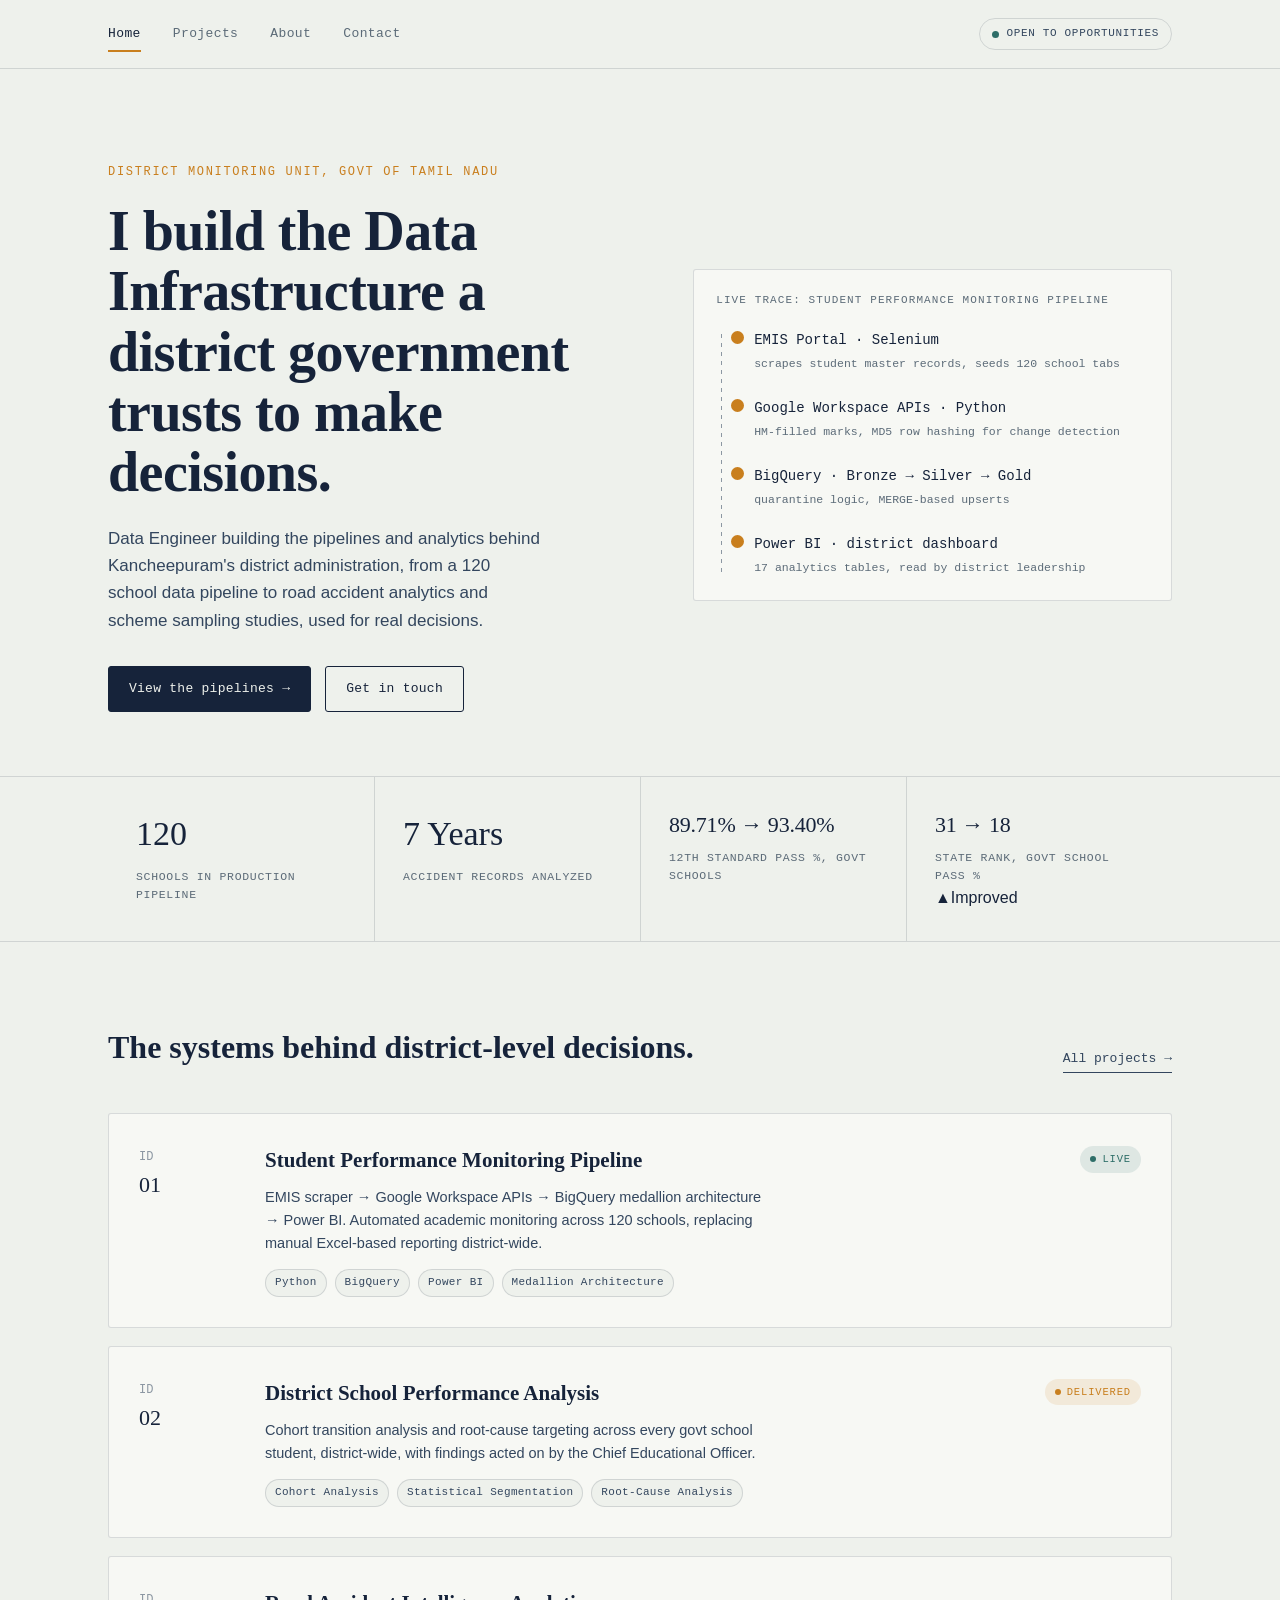
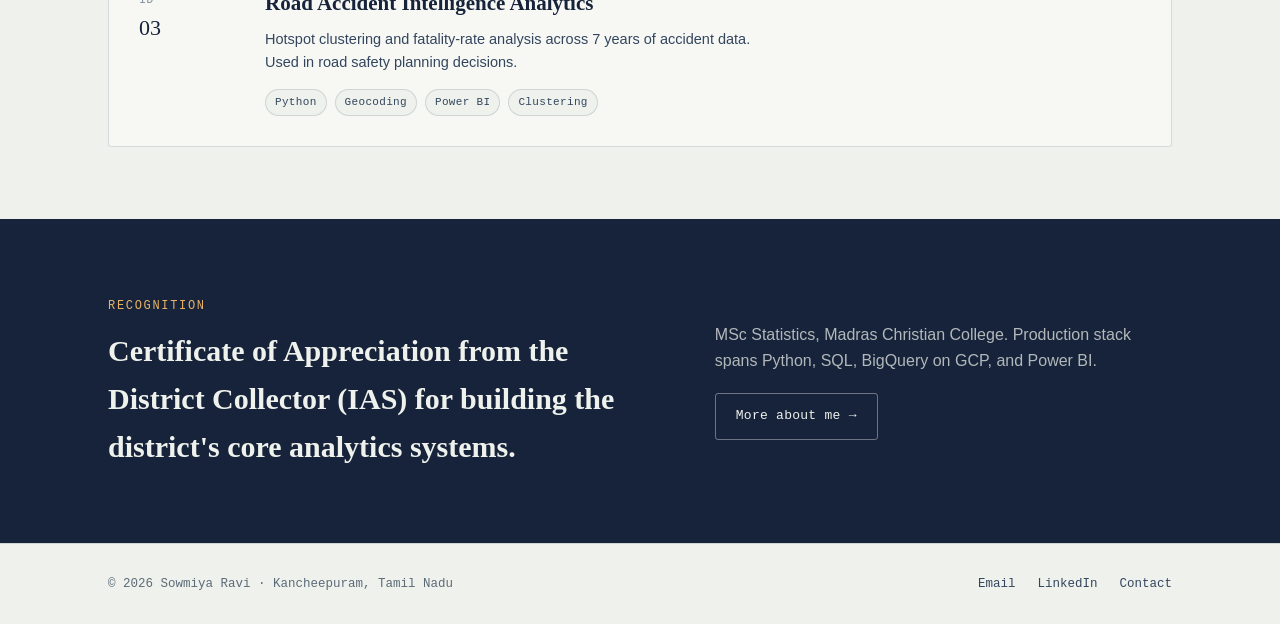
==== commit 5ebc0ebc: "Add files via upload" ====
--- a/index.html
+++ b/index.html
@@ -56,7 +56,7 @@
   <section class="stats reveal">
     <div class="wrap stats-grid">
       <div class="stat">
-        <div class="num">120<span class="unit">+</span></div>
+        <div class="num">120</div>
         <div class="label">Schools in production pipeline</div>
       </div>
       <div class="stat">
@@ -70,6 +70,7 @@
       <div class="stat">
         <div class="num num-compare">31 → 18</div>
         <div class="label">State rank, govt school pass %</div>
+        <div class="improve-tag"><span class="arrow">▲</span>Improved</div>
       </div>
     </div>
   </section>
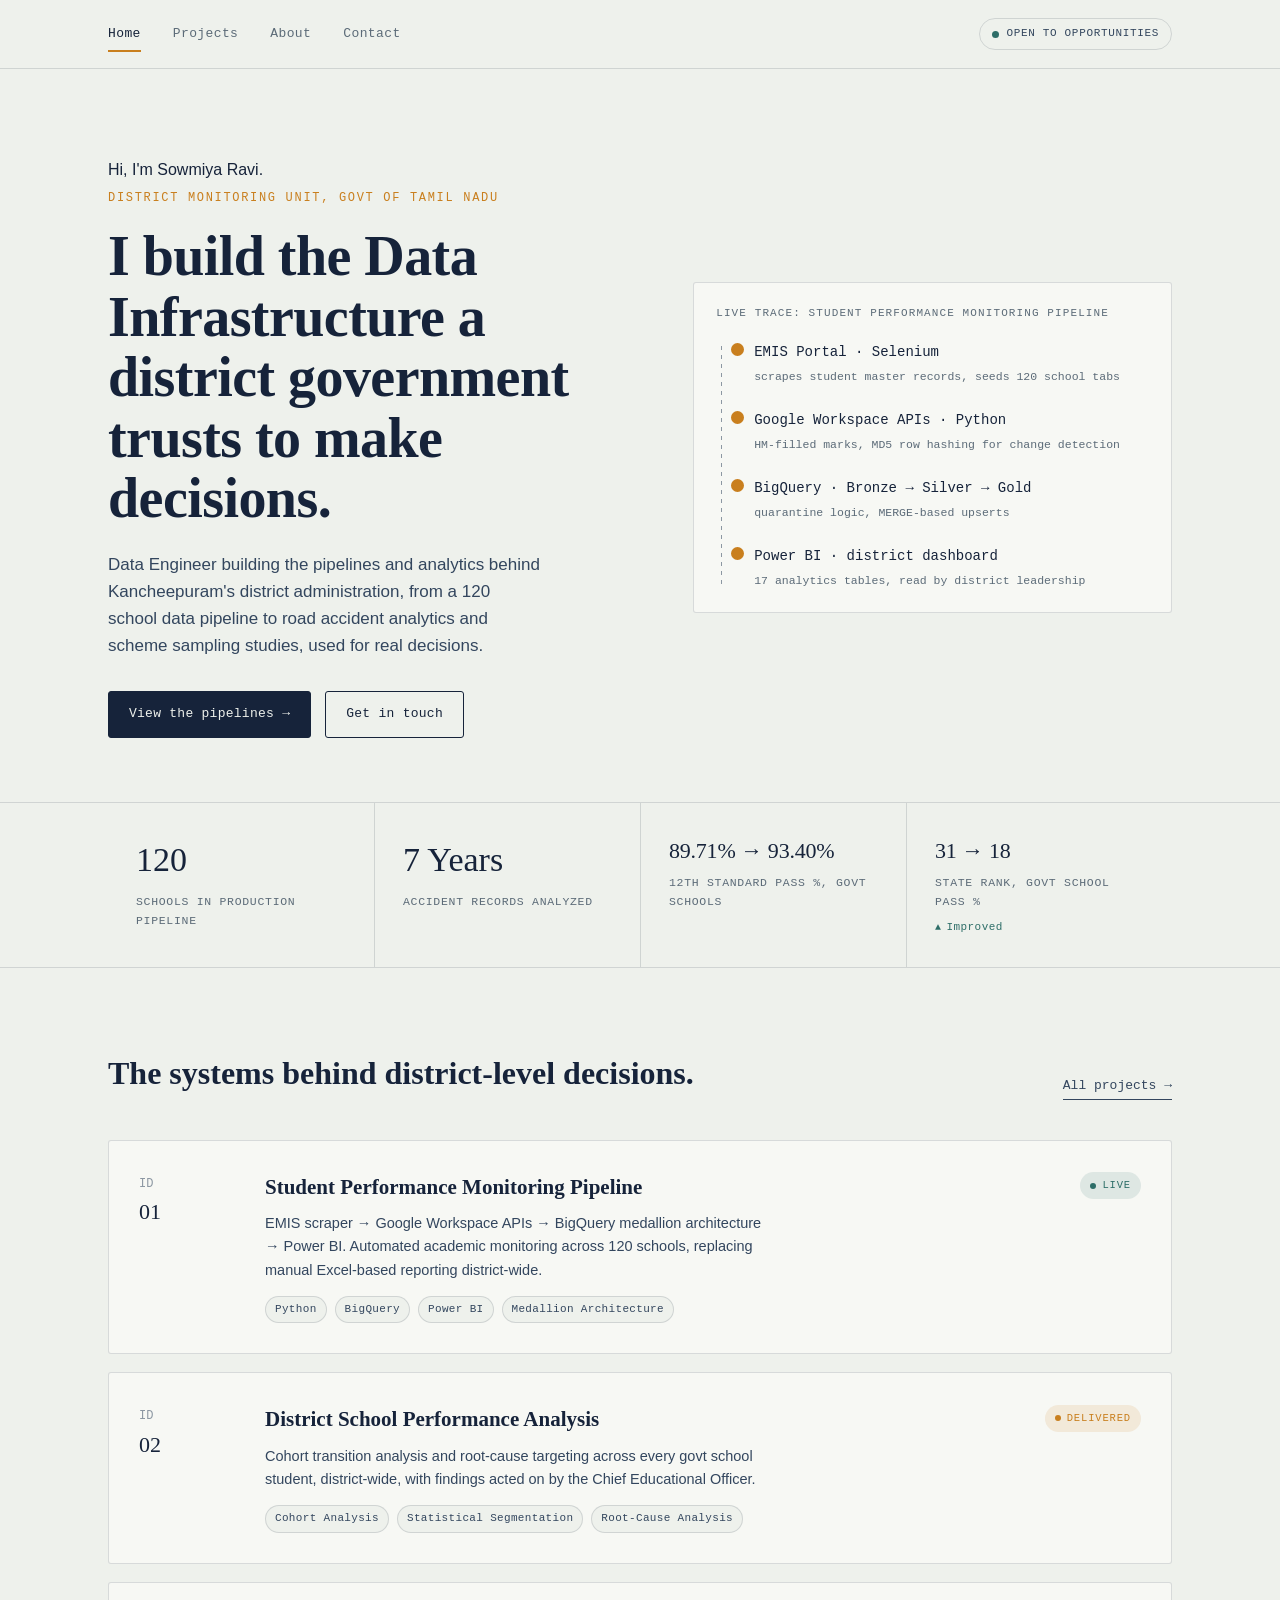
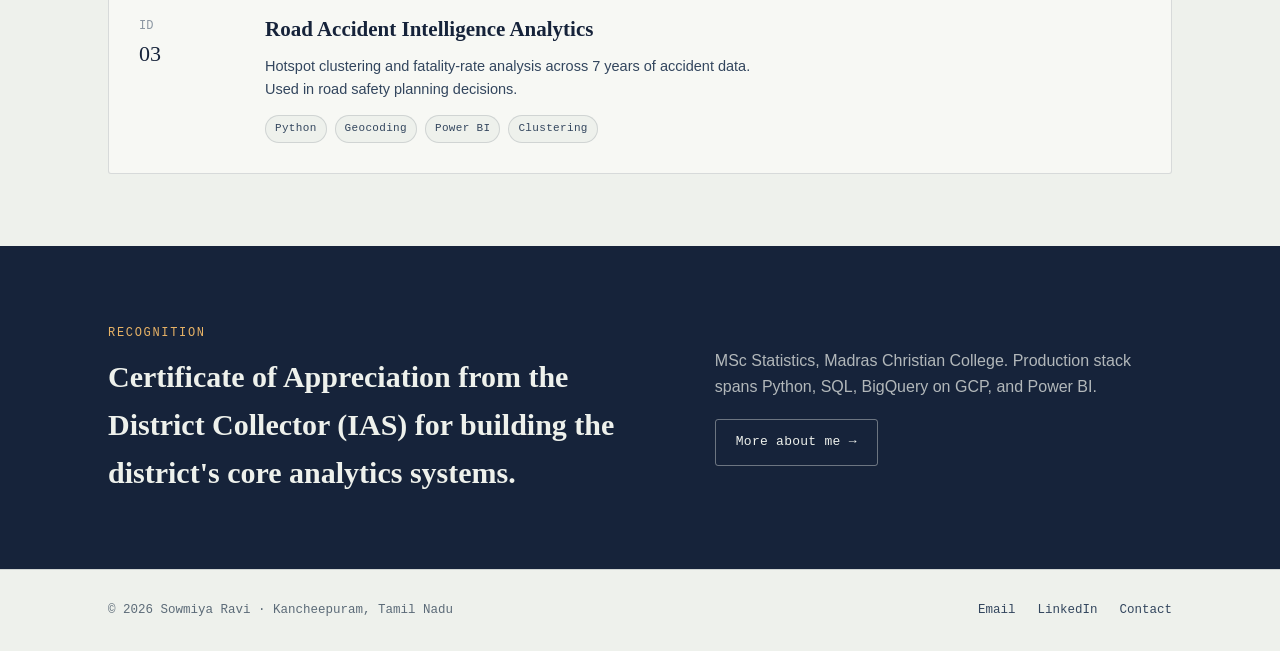
==== commit 8346dcf2: "Update index.html" ====
--- a/index.html
+++ b/index.html
@@ -31,6 +31,7 @@
   <section class="hero">
     <div class="wrap hero-grid">
       <div>
+        <p class="hero-greeting">Hi, I'm Sowmiya Ravi.</p>
         <span class="eyebrow"><span class="amber">DISTRICT MONITORING UNIT, GOVT OF TAMIL NADU</span></span>
         <h1>I build the Data Infrastructure a district government trusts to make decisions.</h1>
         <p class="hero-sub">Data Engineer building the pipelines and analytics behind Kancheepuram's district administration, from a 120 school data pipeline to road accident analytics and scheme sampling studies, used for real decisions.</p>
--- a/css/style.css
+++ b/css/style.css
@@ -166,6 +166,11 @@
 .stat .num .unit{ font-size: 18px; color: var(--amber); }
 .stat .num.num-compare{ font-size: 22px; letter-spacing: -0.01em; }
 .stat .label{ font-family: var(--mono); font-size: 11.5px; color: var(--slate); text-transform: uppercase; letter-spacing: 0.06em; margin-top: 6px; }
+.improve-tag{
+  font-family: var(--mono); font-size: 11px; letter-spacing: 0.04em; color: var(--teal);
+  margin-top: 8px; display:inline-flex; align-items:center; gap: 5px;
+}
+.improve-tag .arrow{ font-size: 10px; }
 
 /* ---------- SECTION SCAFFOLDING ---------- */
 section{ padding: 72px 0; }
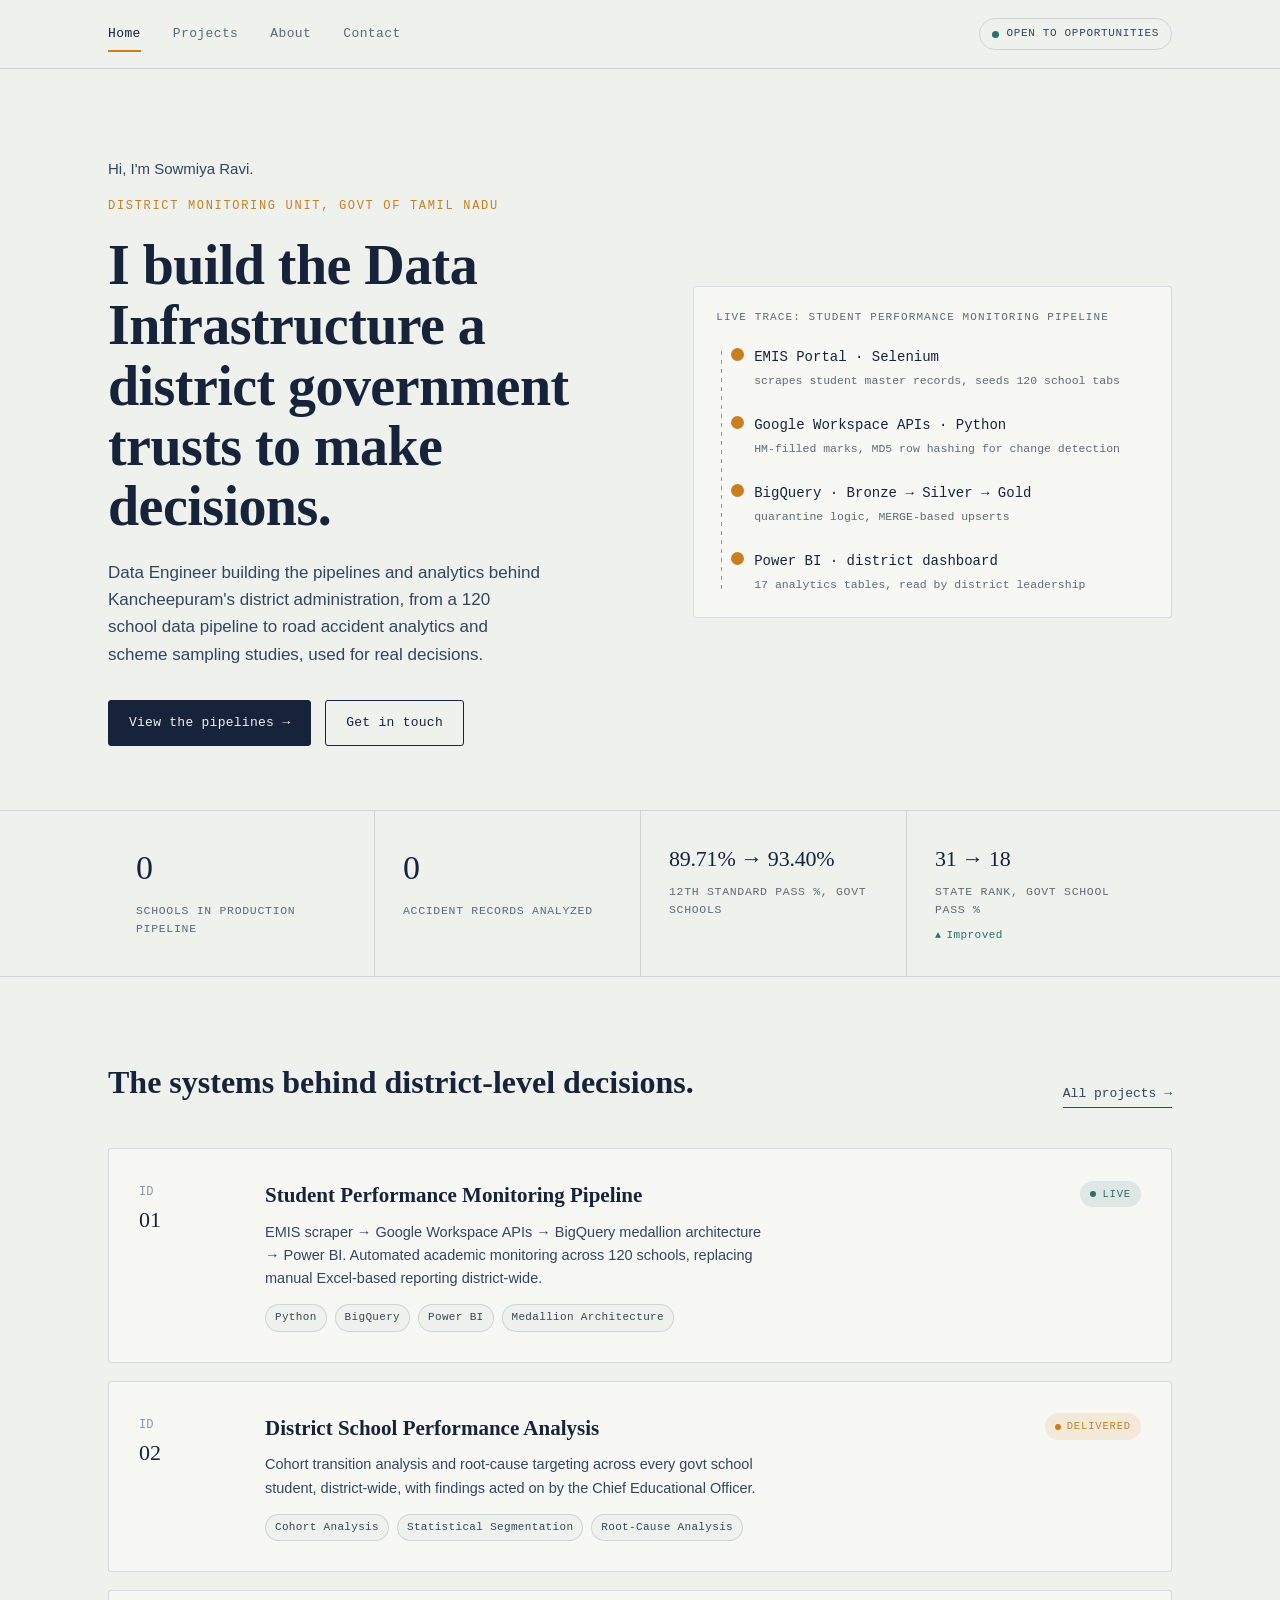
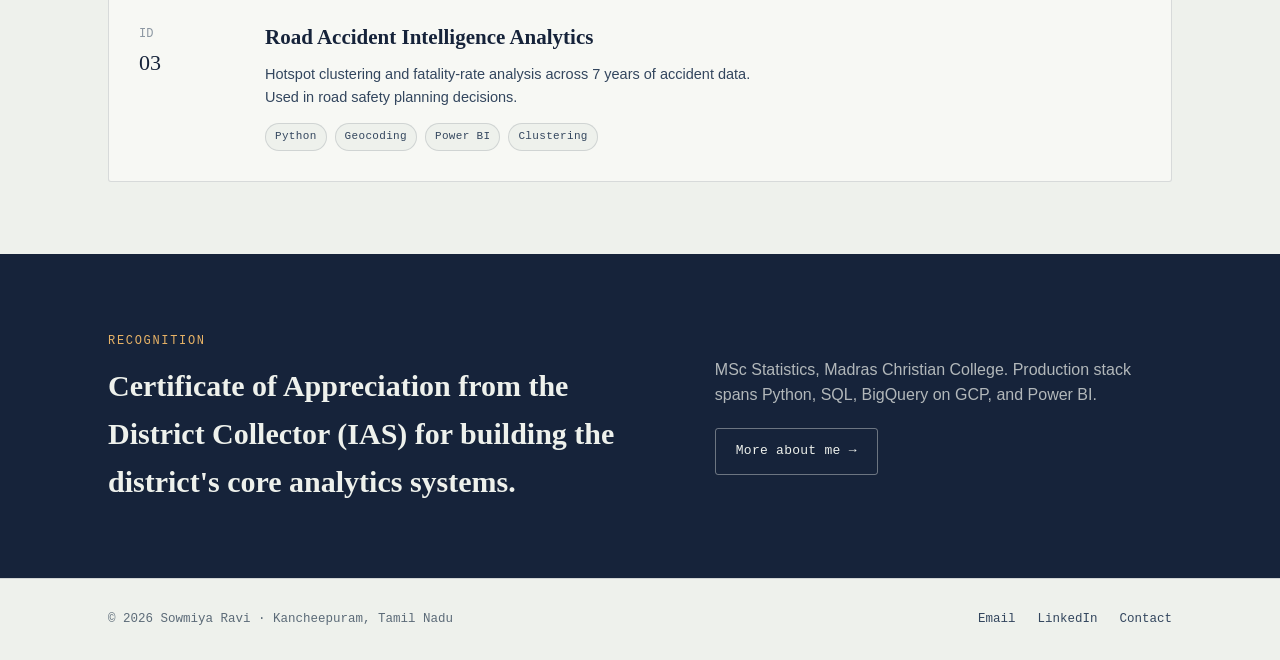
==== commit 4e87aef9: "Update index.html" ====
--- a/index.html
+++ b/index.html
@@ -57,11 +57,11 @@
   <section class="stats reveal">
     <div class="wrap stats-grid">
       <div class="stat">
-        <div class="num">120</div>
+        <div class="num" data-count="120">0</div>
         <div class="label">Schools in production pipeline</div>
       </div>
       <div class="stat">
-        <div class="num">7 Years</div>
+        <div class="num" data-count="7" data-suffix=" Years">0</div>
         <div class="label">Accident records analyzed</div>
       </div>
       <div class="stat">
--- a/css/style.css
+++ b/css/style.css
@@ -62,7 +62,7 @@
   color: var(--slate);
 }
 .eyebrow .amber{ color: var(--amber); }
-
+.hero-greeting{ font-family: var(--body); font-size: 15px; color: var(--ink-soft); margin-bottom: 10px; font-weight: 500; }
 /* ---------- HEADER ---------- */
 .site-header{
   position: sticky; top:0; z-index: 50;
